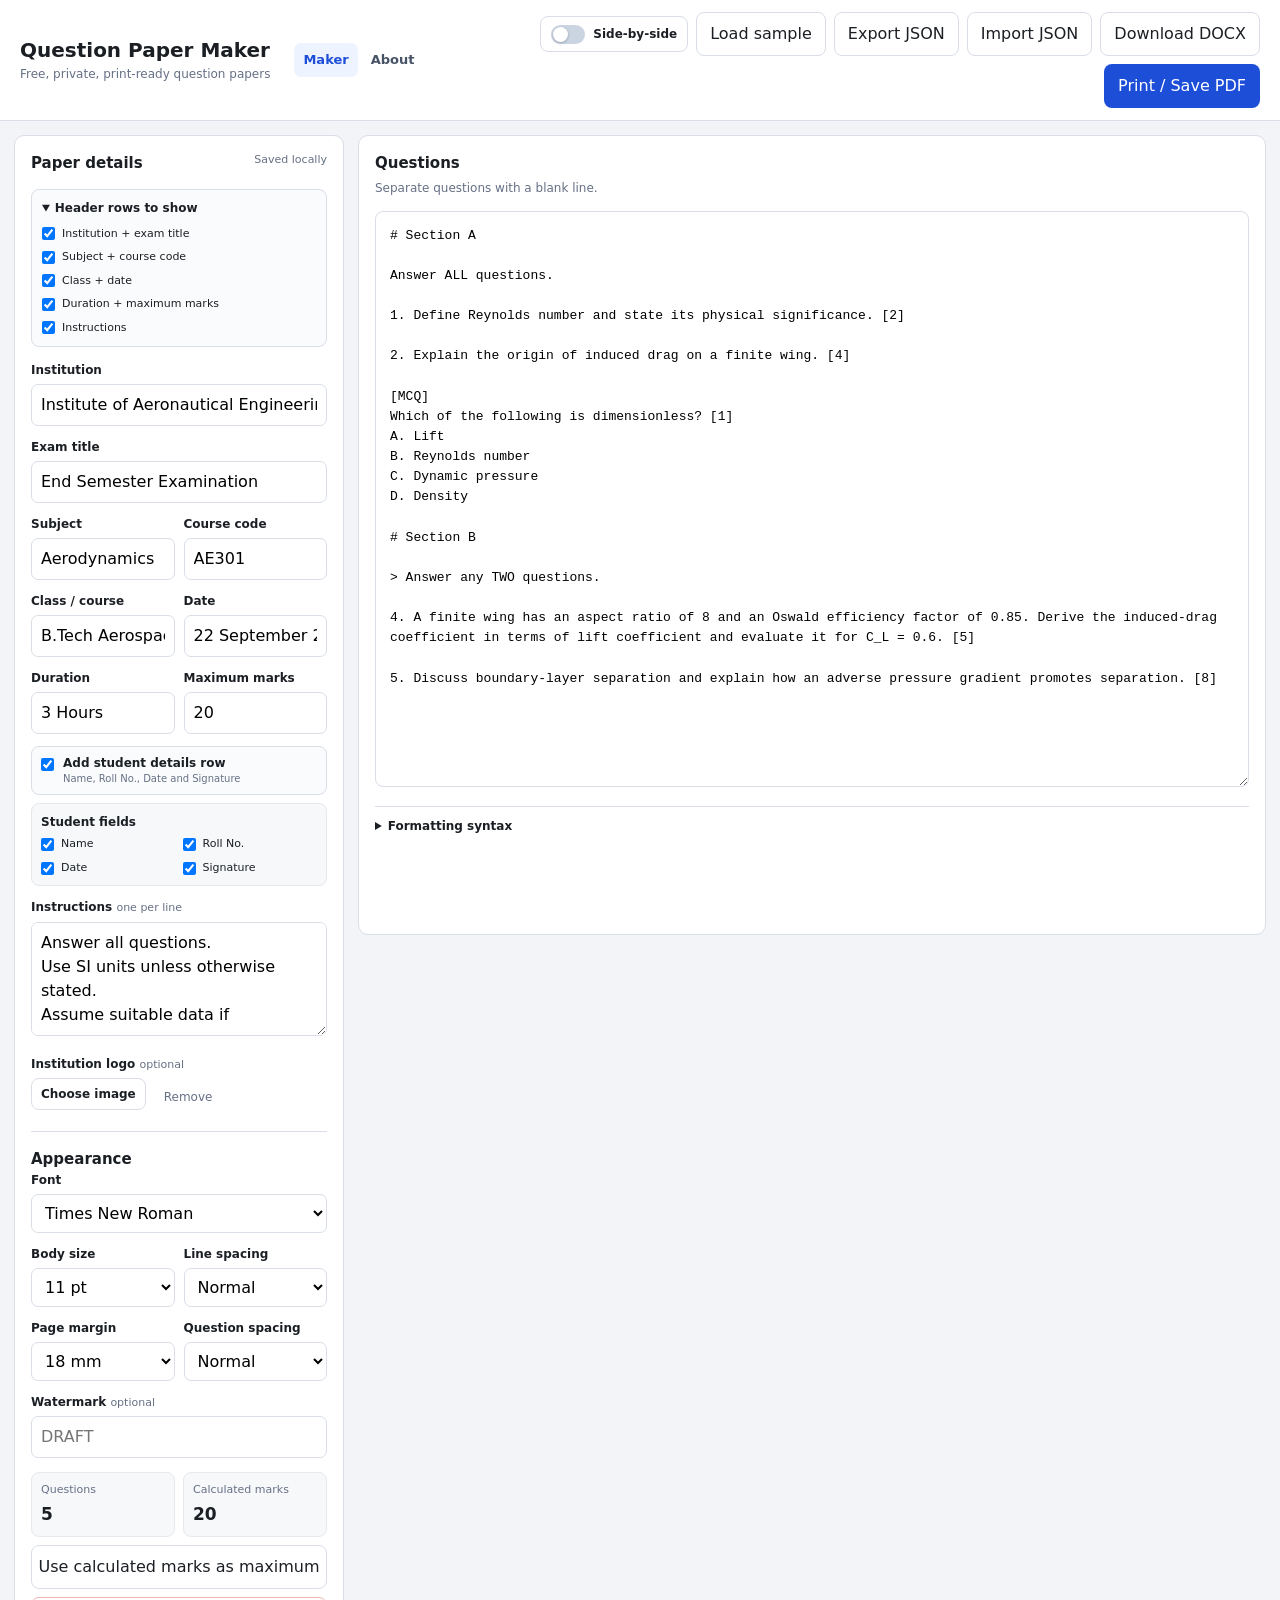
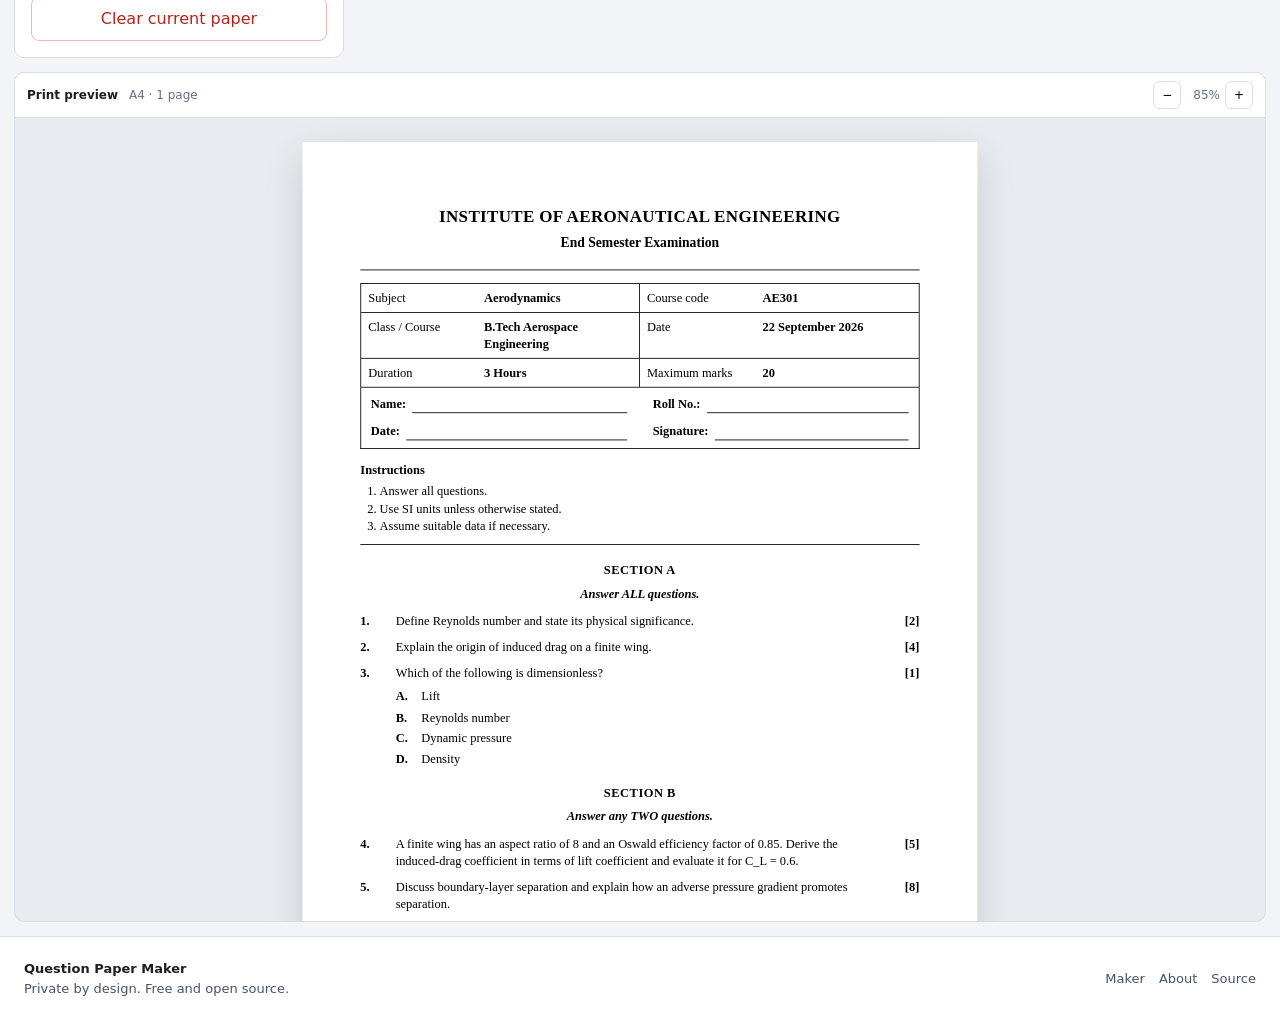
==== index.html @ d43622b9 "Initial commit" ====
<!doctype html>
<html lang="en">
<head>
  <meta charset="utf-8" />
  <meta name="viewport" content="width=device-width, initial-scale=1" />

  <title>Question Paper Maker - Free Question Paper Creator & Formatter</title>
  <meta name="description" content="Create clean, print-ready exam and question papers for free. Format headers, sections, marks, MCQs and instructions, then print or save as PDF. No signup required." />
  <meta name="robots" content="index, follow, max-image-preview:large, max-snippet:-1, max-video-preview:-1" />
  <meta name="theme-color" content="#ffffff" />
  <link rel="canonical" href="https://cibinjoseph.github.io/question-paper-maker/" />
  <link rel="icon" href="favicon.svg" type="image/svg+xml" />

  <meta property="og:type" content="website" />
  <meta property="og:site_name" content="Question Paper Maker" />
  <meta property="og:title" content="Question Paper Maker - Free Question Paper Creator & Formatter" />
  <meta property="og:description" content="A free browser-based tool for formatting clean, print-ready exam and question papers." />
  <meta property="og:url" content="https://cibinjoseph.github.io/question-paper-maker/" />

  <meta name="twitter:card" content="summary" />
  <meta name="twitter:title" content="Question Paper Maker" />
  <meta name="twitter:description" content="Create and format exam papers for free, then print or save them as PDF." />

  <link rel="stylesheet" href="styles.css" />

  <script type="application/ld+json">
  {
    "@context": "https://schema.org",
    "@type": "WebApplication",
    "name": "Question Paper Maker",
    "url": "https://cibinjoseph.github.io/question-paper-maker/",
    "description": "A free browser-based tool for creating and formatting print-ready exam and question papers.",
    "creator": {
      "@type": "Person",
      "name": "Cibin Joseph",
      "url": "https://github.com/cibinjoseph"
    },
    "applicationCategory": "EducationalApplication",
    "operatingSystem": "Any",
    "browserRequirements": "Requires a modern web browser with JavaScript enabled.",
    "isAccessibleForFree": true,
    "offers": {
      "@type": "Offer",
      "price": "0"
    },
    "featureList": [
      "Live A4 question paper preview",
      "Exam header formatting",
      "Optional student information fields",
      "Automatic question numbering",
      "Marks and MCQ formatting",
      "Local browser autosave",
      "JSON import and export",
      "Editable DOCX export",
      "Print and Save as PDF"
    ]
  }
  </script>

</head>
<body>
  <header class="topbar">
    <a class="brand" href="index.html" aria-label="Question Paper Maker home">
      <span class="brand-title">Question Paper Maker</span>
      <span class="brand-tagline">Free, private, print-ready question papers</span>
    </a>

    <div class="topbar-right">
      <nav class="site-nav" aria-label="Main navigation">
        <a href="index.html" aria-current="page">Maker</a>
        <a href="about.html">About</a>
      </nav>

      <div class="top-actions">
        <label class="layout-toggle" for="sideBySideToggle" title="Place the editor to the left of the preview">
          <input id="sideBySideToggle" type="checkbox" role="switch" aria-label="Use side-by-side editor and preview" />
          <span class="toggle-track" aria-hidden="true"><span class="toggle-thumb"></span></span>
          <span>Side-by-side</span>
        </label>
        <button id="sampleBtn" class="btn secondary">Load sample</button>
        <button id="exportBtn" class="btn secondary">Export JSON</button>
        <label class="btn secondary file-btn">
          Import JSON
          <input id="importInput" type="file" accept=".json,application/json" />
        </label>
        <button id="downloadDocxBtn" class="btn secondary">Download DOCX</button>
        <button id="printBtn" class="btn primary">Print / Save PDF</button>
      </div>
    </div>
  </header>

  <main>
    <section class="workspace" aria-label="Exam paper editor">
      <aside class="panel settings-panel">
        <div class="panel-heading">
          <h2>Paper details</h2>
          <span id="saveStatus" class="save-status">Saved locally</span>
        </div>

        <details class="header-visibility" open>
          <summary>Header rows to show</summary>
          <div class="header-visibility-grid">
            <label><input id="headingRowEnabled" type="checkbox" checked /> Institution + exam title</label>
            <label><input id="subjectRowEnabled" type="checkbox" checked /> Subject + course code</label>
            <label><input id="classRowEnabled" type="checkbox" checked /> Class + date</label>
            <label><input id="durationRowEnabled" type="checkbox" checked /> Duration + maximum marks</label>
            <label><input id="instructionsEnabled" type="checkbox" checked /> Instructions</label>
          </div>
        </details>

        <div class="field">
          <label for="institution">Institution</label>
          <input id="institution" type="text" placeholder="Institution name" />
        </div>

        <div class="field">
          <label for="examTitle">Exam title</label>
          <input id="examTitle" type="text" placeholder="End Semester Examination" />
        </div>

        <div class="field two-col">
          <div>
            <label for="subject">Subject</label>
            <input id="subject" type="text" placeholder="Fluid Mechanics" />
          </div>
          <div>
            <label for="courseCode">Course code</label>
            <input id="courseCode" type="text" placeholder="AE301" />
          </div>
        </div>

        <div class="field two-col">
          <div>
            <label for="className">Class / course</label>
            <input id="className" type="text" placeholder="B.Tech III Year" />
          </div>
          <div>
            <label for="examDate">Date</label>
            <input id="examDate" type="text" placeholder="22 September 2026" />
          </div>
        </div>

        <div class="field two-col">
          <div>
            <label for="duration">Duration</label>
            <input id="duration" type="text" placeholder="3 Hours" />
          </div>
          <div>
            <label for="maxMarks">Maximum marks</label>
            <input id="maxMarks" type="text" placeholder="100" />
          </div>
        </div>

        <div class="field student-details-control">
          <label class="check-row" for="studentDetailsEnabled">
            <input id="studentDetailsEnabled" type="checkbox" />
            <span>
              Add student details row
              <small>Name, Roll No., Date and Signature</small>
            </span>
          </label>
        </div>

        <div id="studentDetailsOptions" class="student-details-options hidden">
          <div class="field no-margin">
            <label>Student fields</label>
            <div class="student-field-toggles">
              <label><input id="studentNameEnabled" type="checkbox" checked /> Name</label>
              <label><input id="studentRollEnabled" type="checkbox" checked /> Roll No.</label>
              <label><input id="studentDateEnabled" type="checkbox" checked /> Date</label>
              <label><input id="studentSignEnabled" type="checkbox" checked /> Signature</label>
            </div>
          </div>
        </div>

        <div class="field">
          <label for="instructions">Instructions <span class="hint">one per line</span></label>
          <textarea id="instructions" rows="4" placeholder="Answer all questions.
Assume suitable data if necessary."></textarea>
        </div>

        <div class="field">
          <label>Institution logo <span class="hint">optional</span></label>
          <div class="logo-controls">
            <label class="btn secondary small file-btn">
              Choose image
              <input id="logoInput" type="file" accept="image/*" />
            </label>
            <button id="removeLogoBtn" class="btn ghost small">Remove</button>
          </div>
        </div>

        <hr />

        <h2 class="section-label">Appearance</h2>

        <div class="field">
          <label for="fontFamily">Font</label>
          <select id="fontFamily">
            <option value="'Times New Roman', Times, serif">Times New Roman</option>
            <option value="Georgia, serif">Georgia</option>
            <option value="Arial, Helvetica, sans-serif">Arial</option>
            <option value="'Courier New', monospace">Courier New</option>
          </select>
        </div>

        <div class="field two-col">
          <div>
            <label for="fontSize">Body size</label>
            <select id="fontSize">
              <option value="10.5">10.5 pt</option>
              <option value="11" selected>11 pt</option>
              <option value="11.5">11.5 pt</option>
              <option value="12">12 pt</option>
              <option value="13">13 pt</option>
            </select>
          </div>
          <div>
            <label for="lineHeight">Line spacing</label>
            <select id="lineHeight">
              <option value="1.25">Compact</option>
              <option value="1.4" selected>Normal</option>
              <option value="1.6">Relaxed</option>
            </select>
          </div>
        </div>

        <div class="field two-col">
          <div>
            <label for="pageMargin">Page margin</label>
            <select id="pageMargin">
              <option value="12">12 mm</option>
              <option value="15">15 mm</option>
              <option value="18" selected>18 mm</option>
              <option value="20">20 mm</option>
              <option value="25">25 mm</option>
            </select>
          </div>
          <div>
            <label for="questionGap">Question spacing</label>
            <select id="questionGap">
              <option value="6">Tight</option>
              <option value="10" selected>Normal</option>
              <option value="16">Loose</option>
            </select>
          </div>
        </div>

        <div class="field">
          <label for="watermark">Watermark <span class="hint">optional</span></label>
          <input id="watermark" type="text" placeholder="DRAFT" />
        </div>

        <div class="stats">
          <div>
            <span>Questions</span>
            <strong id="questionCount">0</strong>
          </div>
          <div>
            <span>Calculated marks</span>
            <strong id="calculatedMarks">0</strong>
          </div>
        </div>

        <button id="useCalculatedMarksBtn" class="btn secondary full">Use calculated marks as maximum</button>
        <div id="marksWarning" class="warning hidden"></div>

        <button id="clearBtn" class="btn danger full">Clear current paper</button>
      </aside>

      <section class="panel editor-panel">
        <div class="panel-heading">
          <div>
            <h2>Questions</h2>
            <p class="subtle">Separate questions with a blank line.</p>
          </div>
        </div>

        <textarea id="questionInput" class="question-editor" spellcheck="true" placeholder="# Section A

Answer ALL questions.

1. Define Reynolds number. [2]

2. Explain the physical meaning of boundary-layer separation. [5]

[MCQ]
Which quantity is dimensionless? [1]
A. Lift
B. Reynolds number
C. Velocity
D. Density"></textarea>

        <details class="syntax-help">
          <summary>Formatting syntax</summary>
          <div class="syntax-grid">
            <code># Section A</code><span>Section heading</span>
            <code>&gt; Answer ALL questions</code><span>Unnumbered section instruction</span>
            <code>1. Question text [5]</code><span>Numbered question with right-aligned marks</span>
            <code>[MCQ]</code><span>Starts an MCQ block</span>
            <code>A. Option text</code><span>MCQ option</span>
            <code>- item</code><span>Indented bullet / sub-point</span>
            <code>---</code><span>Thin separator line</span>
          </div>
          <p class="subtle">Only numbered entries and <code>[MCQ]</code> blocks are treated as questions. Other standalone lines remain unnumbered instructions.</p>
        </details>
      </section>

      <section class="preview-shell" aria-label="A4 print preview">
        <div class="preview-toolbar">
          <div>
            <strong>Print preview</strong>
            <span>A4 · <span id="pageCount">1 page</span></span>
          </div>
          <div class="zoom-controls">
            <button id="zoomOutBtn" class="icon-btn" aria-label="Zoom out">−</button>
            <span id="zoomLabel">85%</span>
            <button id="zoomInBtn" class="icon-btn" aria-label="Zoom in">+</button>
          </div>
        </div>

        <div id="previewViewport" class="preview-viewport">
          <div id="previewPages" class="preview-pages">
          <article id="paper" class="paper" aria-label="Question paper preview, page 1">
            <div id="watermarkLayer" class="watermark"></div>

            <header id="paperHeader" class="paper-header">
              <img id="paperLogo" class="paper-logo hidden" alt="Institution logo" />
              <div class="paper-heading">
                <div id="paperInstitution" class="paper-institution"></div>
                <div id="paperExamTitle" class="paper-exam-title"></div>
              </div>
            </header>

            <div id="metaGrid" class="meta-grid">
              <div id="subjectMetaRow" class="meta-row">
                <div><span>Subject</span><strong id="paperSubject"></strong></div>
                <div><span>Course code</span><strong id="paperCourseCode"></strong></div>
              </div>
              <div id="classMetaRow" class="meta-row">
                <div><span>Class / Course</span><strong id="paperClass"></strong></div>
                <div><span>Date</span><strong id="paperDate"></strong></div>
              </div>
              <div id="durationMetaRow" class="meta-row">
                <div><span>Duration</span><strong id="paperDuration"></strong></div>
                <div><span>Maximum marks</span><strong id="paperMaxMarks"></strong></div>
              </div>
            </div>

            <div id="studentDetailsRow" class="student-details-row hidden"></div>

            <section id="instructionsBlock" class="instructions-block hidden">
              <strong>Instructions</strong>
              <ol id="paperInstructions"></ol>
            </section>

            <div id="questionPreview" class="questions"></div>

            <footer class="paper-footer">
              <span>Created with Question Paper Maker</span>
              <span class="page-number">Page 1 of 1</span>
            </footer>
          </article>
          </div>
        </div>
      </section>
    </section>

  </main>

  <footer class="site-footer">
    <div>
      <strong>Question Paper Maker</strong>
      <span>Private by design. Free and open source.</span>
    </div>
    <nav aria-label="Footer navigation">
      <a href="index.html">Maker</a>
      <a href="about.html">About</a>
      <a href="https://github.com/cibinjoseph/question-paper-maker" target="_blank" rel="noopener noreferrer">Source</a>
    </nav>
  </footer>

  <script src="vendor/docx.iife.js"></script>
  <script src="docx-export.js"></script>
  <script src="app.js"></script>
</body>
</html>
---- styles.css ----
* {
  box-sizing: border-box;
}

:root {
  --bg: #f2f4f7;
  --panel: #ffffff;
  --line: #d9dee7;
  --text: #1b1f24;
  --muted: #667085;
  --accent: #1d4ed8;
  --accent-dark: #173ea8;
  --danger: #b42318;
  --paper-shadow: 0 18px 45px rgba(22, 34, 51, 0.16);
}

html {
  scroll-behavior: smooth;
}

html,
body {
  margin: 0;
  min-height: 100%;
  background: var(--bg);
  color: var(--text);
  font-family: Inter, ui-sans-serif, system-ui, -apple-system, BlinkMacSystemFont, "Segoe UI", sans-serif;
}

body {
  line-height: 1.5;
}

button,
input,
textarea,
select {
  font: inherit;
}

a {
  color: inherit;
}

.topbar {
  min-height: 72px;
  display: flex;
  gap: 24px;
  align-items: center;
  justify-content: space-between;
  padding: 12px 20px;
  background: #fff;
  border-bottom: 1px solid var(--line);
  position: sticky;
  top: 0;
  z-index: 30;
}

.brand {
  display: flex;
  flex-direction: column;
  text-decoration: none;
  min-width: max-content;
}

.brand-title {
  font-weight: 750;
  font-size: 20px;
  line-height: 1.2;
}

.brand-tagline {
  margin-top: 3px;
  color: var(--muted);
  font-size: 12px;
}

.topbar-right {
  display: flex;
  align-items: center;
  justify-content: flex-end;
  gap: 16px;
  min-width: 0;
}

.site-nav {
  display: flex;
  align-items: center;
  gap: 4px;
}

.site-nav a {
  padding: 7px 9px;
  color: #475467;
  text-decoration: none;
  border-radius: 7px;
  font-size: 13px;
  font-weight: 600;
}

.site-nav a:hover,
.site-nav a[aria-current="page"] {
  color: var(--accent);
  background: #eef4ff;
}

.top-actions {
  display: flex;
  align-items: center;
  flex-wrap: wrap;
  justify-content: flex-end;
  gap: 8px;
}

.layout-toggle {
  display: inline-flex;
  align-items: center;
  gap: 8px;
  min-height: 36px;
  padding: 0 10px;
  border: 1px solid var(--line);
  border-radius: 8px;
  background: #fff;
  color: var(--text);
  font-size: 12px;
  font-weight: 650;
  cursor: pointer;
  user-select: none;
}

.layout-toggle input {
  position: absolute;
  opacity: 0;
  pointer-events: none;
}

.toggle-track {
  width: 34px;
  height: 19px;
  padding: 2px;
  border-radius: 999px;
  background: #cbd5e1;
  transition: background 0.18s ease;
}

.toggle-thumb {
  display: block;
  width: 15px;
  height: 15px;
  border-radius: 50%;
  background: #fff;
  box-shadow: 0 1px 3px rgba(15, 23, 42, 0.28);
  transition: transform 0.18s ease;
}

.layout-toggle input:checked + .toggle-track {
  background: var(--accent);
}

.layout-toggle input:checked + .toggle-track .toggle-thumb {
  transform: translateX(15px);
}

.layout-toggle:has(input:focus-visible) {
  outline: 3px solid rgba(29, 78, 216, 0.18);
  outline-offset: 2px;
}

.btn {
  display: inline-flex;
  align-items: center;
  justify-content: center;
  border: 1px solid transparent;
  border-radius: 8px;
  padding: 9px 13px;
  cursor: pointer;
  transition: 0.15s ease;
  white-space: nowrap;
  text-decoration: none;
}

.btn:hover {
  transform: translateY(-1px);
}

.btn:disabled {
  cursor: wait;
  opacity: 0.62;
  transform: none;
}

.btn.primary {
  background: var(--accent);
  color: #fff;
}

.btn.primary:hover {
  background: var(--accent-dark);
}

.btn.secondary {
  background: #fff;
  border-color: var(--line);
  color: var(--text);
}

.btn.ghost {
  background: transparent;
  border-color: transparent;
  color: var(--muted);
}

.btn.danger {
  background: #fff;
  border-color: #f0b7b3;
  color: var(--danger);
}

.btn.small {
  padding: 6px 9px;
  font-size: 12px;
}

.btn.full {
  width: 100%;
  margin-top: 8px;
}

.file-btn {
  position: relative;
  overflow: hidden;
}

.file-btn input {
  position: absolute;
  inset: 0;
  opacity: 0;
  cursor: pointer;
}

.workspace {
  display: grid;
  grid-template-columns: minmax(280px, 330px) minmax(340px, 1fr);
  gap: 14px;
  align-items: start;
  padding: 14px;
}

.panel {
  background: var(--panel);
  border: 1px solid var(--line);
  border-radius: 10px;
}

.settings-panel {
  padding: 16px;
  position: relative;
  max-height: none;
}

.editor-panel {
  padding: 16px;
  min-height: calc(100vh - 100px);
}

.panel-heading {
  display: flex;
  align-items: flex-start;
  justify-content: space-between;
  gap: 12px;
  margin-bottom: 14px;
}

.panel h2,
.section-label {
  margin: 0;
  font-size: 15px;
}

.section-label {
  margin-bottom: 12px;
}

.subtle,
.hint {
  color: var(--muted);
}

.subtle {
  margin: 4px 0 0;
  font-size: 12px;
}

.hint {
  font-weight: 400;
  font-size: 11px;
}

.save-status {
  font-size: 11px;
  color: var(--muted);
}

.field {
  margin-bottom: 12px;
}

.field.no-margin {
  margin-bottom: 0;
}

.field label {
  display: block;
  margin-bottom: 5px;
  font-size: 12px;
  font-weight: 650;
}

.field input,
.field textarea,
.field select {
  width: 100%;
  border: 1px solid var(--line);
  border-radius: 7px;
  padding: 8px 9px;
  outline: none;
  background: #fff;
}

.field input:focus,
.field textarea:focus,
.field select:focus,
.question-editor:focus {
  border-color: #7aa2ff;
  box-shadow: 0 0 0 3px rgba(29, 78, 216, 0.1);
}

.two-col {
  display: grid;
  grid-template-columns: 1fr 1fr;
  gap: 9px;
}

.logo-controls {
  display: flex;
  gap: 8px;
  align-items: center;
}

.settings-panel hr {
  border: 0;
  border-top: 1px solid var(--line);
  margin: 16px 0;
}

.header-visibility {
  margin: 0 0 14px;
  border: 1px solid var(--line);
  border-radius: 8px;
  background: #fafbfc;
}

.header-visibility summary {
  cursor: pointer;
  padding: 9px 10px;
  font-size: 12px;
  font-weight: 650;
}

.header-visibility-grid {
  display: grid;
  gap: 7px;
  padding: 0 10px 10px;
}

.header-visibility-grid label,
.student-field-toggles label {
  display: flex;
  align-items: center;
  gap: 7px;
  margin: 0;
  font-size: 11px;
  font-weight: 500;
  cursor: pointer;
}

.header-visibility-grid input,
.student-field-toggles input {
  width: auto;
  margin: 0;
}

.student-details-control {
  margin-top: 2px;
}

.check-row {
  display: flex !important;
  gap: 9px;
  align-items: flex-start;
  padding: 9px;
  border: 1px solid var(--line);
  border-radius: 8px;
  cursor: pointer;
  background: #fafbfc;
}

.check-row input {
  width: auto !important;
  margin: 2px 0 0;
  padding: 0 !important;
  box-shadow: none !important;
}

.check-row span {
  display: block;
  line-height: 1.2;
}

.check-row small {
  display: block;
  margin-top: 3px;
  color: var(--muted);
  font-size: 10px;
  font-weight: 400;
}

.student-details-options {
  margin: -4px 0 12px;
  padding: 9px;
  background: #f7f8fa;
  border: 1px solid #e5e7eb;
  border-radius: 8px;
}

.student-field-toggles {
  display: grid;
  grid-template-columns: 1fr 1fr;
  gap: 7px;
}

.stats {
  display: grid;
  grid-template-columns: 1fr 1fr;
  gap: 8px;
  margin-top: 14px;
}

.stats > div {
  background: #f7f8fa;
  border: 1px solid #e7e9ee;
  border-radius: 8px;
  padding: 9px;
}

.stats span {
  display: block;
  color: var(--muted);
  font-size: 11px;
}

.stats strong {
  display: block;
  margin-top: 3px;
  font-size: 17px;
}

.warning {
  margin-top: 8px;
  border: 1px solid #ffd3a8;
  background: #fff8ed;
  color: #8a4b08;
  border-radius: 7px;
  padding: 8px;
  font-size: 11px;
  line-height: 1.35;
}

.hidden {
  display: none !important;
}

.question-editor {
  width: 100%;
  min-height: 64vh;
  resize: vertical;
  border: 1px solid var(--line);
  border-radius: 8px;
  padding: 14px;
  font-family: "SFMono-Regular", Consolas, "Liberation Mono", monospace;
  line-height: 1.55;
  font-size: 13px;
  outline: none;
}

.syntax-help {
  margin-top: 12px;
  border-top: 1px solid var(--line);
  padding-top: 10px;
}

.syntax-help summary {
  cursor: pointer;
  font-size: 12px;
  font-weight: 650;
}

.syntax-grid {
  display: grid;
  grid-template-columns: max-content 1fr;
  gap: 7px 10px;
  align-items: center;
  margin-top: 10px;
  font-size: 12px;
}

.syntax-grid code,
.article-card code {
  background: #f3f4f6;
  border-radius: 5px;
  padding: 3px 5px;
}

.preview-shell {
  grid-column: 1 / -1;
  min-width: 0;
  position: relative;
  height: 850px;
  display: flex;
  flex-direction: column;
  overflow: hidden;
  border: 1px solid var(--line);
  border-radius: 10px;
  background: #e8ebef;
}

@media (min-width: 1101px) {
  .workspace.side-by-side {
    grid-template-columns: minmax(250px, 300px) minmax(320px, 0.85fr) minmax(520px, 1.25fr);
  }

  .workspace.side-by-side .settings-panel {
    position: sticky;
    top: 86px;
    max-height: calc(100vh - 100px);
    overflow: auto;
  }

  .workspace.side-by-side .preview-shell {
    grid-column: auto;
    position: sticky;
    top: 86px;
    height: calc(100vh - 100px);
  }
}

.preview-toolbar {
  min-height: 44px;
  display: flex;
  align-items: center;
  justify-content: space-between;
  padding: 8px 12px;
  border-bottom: 1px solid var(--line);
  background: #fff;
  font-size: 12px;
}

.preview-toolbar span {
  color: var(--muted);
  margin-left: 7px;
}

.preview-toolbar #pageCount {
  margin-left: 0;
}

.zoom-controls {
  display: flex;
  align-items: center;
  gap: 5px;
}

.icon-btn {
  width: 28px;
  height: 28px;
  border-radius: 6px;
  border: 1px solid var(--line);
  background: #fff;
  cursor: pointer;
}

.preview-viewport {
  overflow: auto;
  padding: 24px;
  flex: 1;
}

.preview-pages {
  --preview-scale: 0.85;
  --paper-font: "Times New Roman", Times, serif;
  --paper-font-size: 11pt;
  --paper-line-height: 1.4;
  --paper-margin: 18mm;
  --question-gap: 10px;
}

.paper {
  box-sizing: border-box;
  width: 210mm;
  height: 297mm;
  min-height: 297mm;
  margin: 0 auto;
  padding: var(--paper-margin);
  background: #fff;
  color: #000;
  box-shadow: var(--paper-shadow);
  font-family: var(--paper-font);
  font-size: var(--paper-font-size);
  line-height: var(--paper-line-height);
  position: relative;
  overflow: hidden;
  transform-origin: top center;
}

.paper.has-oversized-content {
  height: auto;
  overflow: visible;
}

.watermark {
  position: absolute;
  inset: 45% 0 auto 0;
  text-align: center;
  font-family: Arial, sans-serif;
  font-size: 56pt;
  font-weight: 700;
  letter-spacing: 0.08em;
  opacity: 0.045;
  transform: rotate(-28deg);
  pointer-events: none;
  z-index: 0;
}

.paper > *:not(.watermark) {
  position: relative;
  z-index: 1;
}

.paper-header {
  min-height: 22mm;
  display: grid;
  grid-template-columns: 20mm 1fr 20mm;
  align-items: center;
  border-bottom: 1.5px solid #000;
  padding-bottom: 4mm;
  margin-bottom: 4mm;
}

.paper-logo {
  width: 18mm;
  height: 18mm;
  object-fit: contain;
}

.paper-heading {
  grid-column: 2;
  text-align: center;
}

.paper-institution {
  font-weight: 700;
  font-size: 15pt;
  text-transform: uppercase;
  letter-spacing: 0.02em;
}

.paper-exam-title {
  margin-top: 2mm;
  font-size: 12pt;
  font-weight: 700;
}

.meta-grid {
  border: 1px solid #000;
  margin-bottom: 4mm;
}

.meta-row {
  display: grid;
  grid-template-columns: 1fr 1fr;
  border-bottom: 1px solid #000;
}

.meta-row.last-visible {
  border-bottom: 0;
}

.meta-row > div {
  display: grid;
  grid-template-columns: 34mm 1fr;
  gap: 2mm;
  padding: 1.6mm 2.2mm;
}

.meta-row > div:first-child {
  border-right: 1px solid #000;
}

.student-details-row {
  display: grid;
  grid-template-columns: repeat(2, minmax(0, 1fr));
  gap: 3mm 8mm;
  border: 1px solid #000;
  margin-bottom: 4mm;
  padding: 2.5mm 3mm;
  break-inside: avoid;
  page-break-inside: avoid;
}

.student-details-row.attached-to-meta {
  border-top: 0;
  margin-top: -4mm;
}

.student-detail-cell {
  display: flex;
  align-items: flex-end;
  gap: 2mm;
  min-width: 0;
}

.student-detail-label {
  white-space: nowrap;
  font-weight: 600;
}

.student-detail-line {
  flex: 1;
  min-width: 18mm;
  border-bottom: 0.6px solid #000;
  height: 1.1em;
}

.instructions-block {
  border-bottom: 1px solid #000;
  padding-bottom: 3mm;
  margin-bottom: 4mm;
}

.instructions-block > strong {
  display: block;
  margin-bottom: 1mm;
}

.instructions-block ol {
  margin: 0;
  padding-left: 6mm;
}

.questions {
  padding-bottom: 10mm;
}

.question-block {
  break-inside: avoid;
  page-break-inside: avoid;
  margin-bottom: var(--question-gap);
}

.question-line {
  display: grid;
  grid-template-columns: 9mm 1fr max-content;
  gap: 2mm;
  align-items: start;
}

.question-number {
  font-weight: 700;
}

.question-text {
  min-width: 0;
}

.question-marks {
  min-width: 11mm;
  text-align: right;
  font-weight: 700;
  white-space: nowrap;
}

.section-heading {
  break-after: avoid;
  page-break-after: avoid;
  text-align: center;
  font-weight: 700;
  text-transform: uppercase;
  margin: 5mm 0 3mm;
  letter-spacing: 0.04em;
}

.section-instruction {
  break-after: avoid;
  page-break-after: avoid;
  margin: -1mm 0 3mm;
  text-align: center;
  font-style: italic;
  font-weight: 600;
}

.subpoint {
  margin: 1.5mm 0 0 11mm;
  padding-left: 5mm;
}

.mcq-options {
  margin: 2mm 0 0 11mm;
  display: grid;
  gap: 1mm;
}

.mcq-option {
  display: grid;
  grid-template-columns: 7mm 1fr;
  gap: 1mm;
}

.separator {
  border: 0;
  border-top: 1px solid #777;
  margin: 4mm 0;
}

.paper-footer {
  position: absolute !important;
  right: var(--paper-margin);
  bottom: 7mm;
  left: var(--paper-margin);
  display: flex;
  justify-content: space-between;
  gap: 8mm;
  padding-top: 2mm;
  border-top: 0.5px solid #aaa;
  color: #777;
  font-size: 8pt;
}

.page-number {
  white-space: nowrap;
}

.eyebrow {
  margin: 0 0 8px;
  color: var(--accent);
  font-size: 12px;
  font-weight: 750;
  letter-spacing: 0.08em;
  text-transform: uppercase;
}

.site-footer {
  display: flex;
  align-items: center;
  justify-content: space-between;
  gap: 20px;
  padding: 22px 24px;
  border-top: 1px solid var(--line);
  background: #fff;
  color: #475467;
  font-size: 13px;
}

.site-footer > div {
  display: flex;
  flex-direction: column;
}

.site-footer strong {
  color: var(--text);
}

.site-footer nav {
  display: flex;
  gap: 14px;
}

.site-footer a {
  text-decoration: none;
}

.site-footer a:hover {
  color: var(--accent);
}

/* About page */
.content-page {
  background: #f4f6f8;
}

.content-nav {
  margin-left: auto;
}

.about-shell {
  padding: 56px 22px 76px;
}

.about-card {
  max-width: 980px;
  margin: 0 auto;
  overflow: hidden;
  border: 1px solid var(--line);
  border-radius: 18px;
  background: #fff;
  box-shadow: 0 18px 48px rgba(22, 34, 51, 0.07);
}

.about-hero {
  padding: 62px 64px 52px;
  border-bottom: 1px solid var(--line);
  background:
    radial-gradient(circle at 92% 8%, rgba(29, 78, 216, 0.09), transparent 34%),
    #fff;
}

.about-hero h1 {
  max-width: 780px;
  margin: 0 0 16px;
  font-size: clamp(36px, 5.5vw, 58px);
  line-height: 1.04;
  letter-spacing: -0.04em;
}

.about-lead {
  max-width: 760px;
  margin: 0;
  color: #475467;
  font-size: 19px;
  line-height: 1.7;
}

.about-actions {
  display: flex;
  flex-wrap: wrap;
  gap: 10px;
  margin-top: 30px;
}

.about-principles {
  display: grid;
  grid-template-columns: repeat(3, 1fr);
  border-bottom: 1px solid var(--line);
}

.about-principles > div {
  padding: 28px 30px;
}

.about-principles > div + div {
  border-left: 1px solid var(--line);
}

.about-principles strong {
  font-size: 15px;
}

.about-principles p,
.about-copy p,
.creator-card p {
  color: #475467;
  line-height: 1.65;
}

.about-principles p {
  margin: 7px 0 0;
  font-size: 14px;
}

.about-copy {
  max-width: 760px;
  padding: 48px 64px 20px;
}

.about-copy h2 {
  margin: 0 0 12px;
  font-size: 24px;
  letter-spacing: -0.015em;
}

.about-copy p {
  margin: 0 0 14px;
  font-size: 16px;
}

.creator-card {
  display: grid;
  grid-template-columns: 62px 1fr;
  gap: 18px;
  align-items: start;
  margin: 28px 64px 58px;
  padding: 24px;
  border: 1px solid #cfd9ef;
  border-radius: 14px;
  background: #f7f9fd;
}

.creator-mark {
  width: 62px;
  height: 62px;
  display: grid;
  place-items: center;
  border-radius: 14px;
  background: #1e3a8a;
  color: #fff;
  font-weight: 800;
  letter-spacing: 0.04em;
}

.creator-label {
  color: var(--muted);
  font-size: 11px;
  font-weight: 750;
  letter-spacing: 0.08em;
  text-transform: uppercase;
}

.creator-card h2 {
  margin: 3px 0 5px;
  font-size: 20px;
}

.creator-card p {
  margin: 0 0 9px;
  font-size: 14px;
}

.creator-card a {
  color: var(--accent);
  font-size: 13px;
  font-weight: 700;
  text-decoration: none;
}

.creator-card a:hover {
  text-decoration: underline;
}

@media (max-width: 980px) {
  .topbar {
    position: relative;
    align-items: flex-start;
  }

  .topbar-right {
    align-items: flex-end;
    flex-direction: column;
  }

  .about-principles {
    grid-template-columns: 1fr;
  }

  .about-principles > div + div {
    border-top: 1px solid var(--line);
    border-left: 0;
  }
}

@media (max-width: 1100px) {
  .layout-toggle {
    display: none;
  }
}

@media (max-width: 820px) {
  .topbar {
    flex-direction: column;
  }

  .topbar-right {
    width: 100%;
    align-items: flex-start;
  }

  .top-actions {
    justify-content: flex-start;
  }

  .workspace {
    display: block;
  }

  .panel,
  .preview-shell {
    margin-bottom: 12px;
  }

  .two-col {
    grid-template-columns: 1fr;
  }

  .preview-viewport {
    padding: 12px;
  }

  .about-shell {
    padding: 24px 12px 40px;
  }

  .about-hero,
  .about-copy {
    padding-right: 28px;
    padding-left: 28px;
  }

  .creator-card {
    grid-template-columns: 1fr;
    margin: 22px 28px 36px;
  }
}

@media (max-width: 600px) {
  .brand {
    min-width: 0;
  }

  .top-actions .btn {
    flex: 1 1 auto;
  }

  .site-footer {
    align-items: flex-start;
    flex-direction: column;
  }
}

@media print {
  html,
  body {
    background: #fff !important;
    margin: 0 !important;
    padding: 0 !important;
  }

  .topbar,
  .settings-panel,
  .editor-panel,
  .preview-toolbar,
  .seo-content,
  .site-footer {
    display: none !important;
  }

  .workspace,
  .preview-shell,
  .preview-viewport {
    display: block !important;
    padding: 0 !important;
    margin: 0 !important;
    border: 0 !important;
    width: auto !important;
    height: auto !important;
    overflow: visible !important;
    background: #fff !important;
  }

  .paper {
    box-sizing: border-box !important;
    width: 210mm !important;
    height: 297mm !important;
    min-height: 297mm !important;
    margin: 0 !important;
    box-shadow: none !important;
    transform: none !important;
    padding: var(--paper-margin) !important;
    overflow: hidden !important;
    break-after: page;
    page-break-after: always;
  }

  .paper:last-child {
    break-after: auto;
    page-break-after: auto;
  }

  .paper.has-oversized-content {
    height: auto !important;
    min-height: 297mm !important;
    overflow: visible !important;
  }

  .paper-footer {
    color: #555;
  }
}

@page {
  size: A4;
  margin: 0;
}
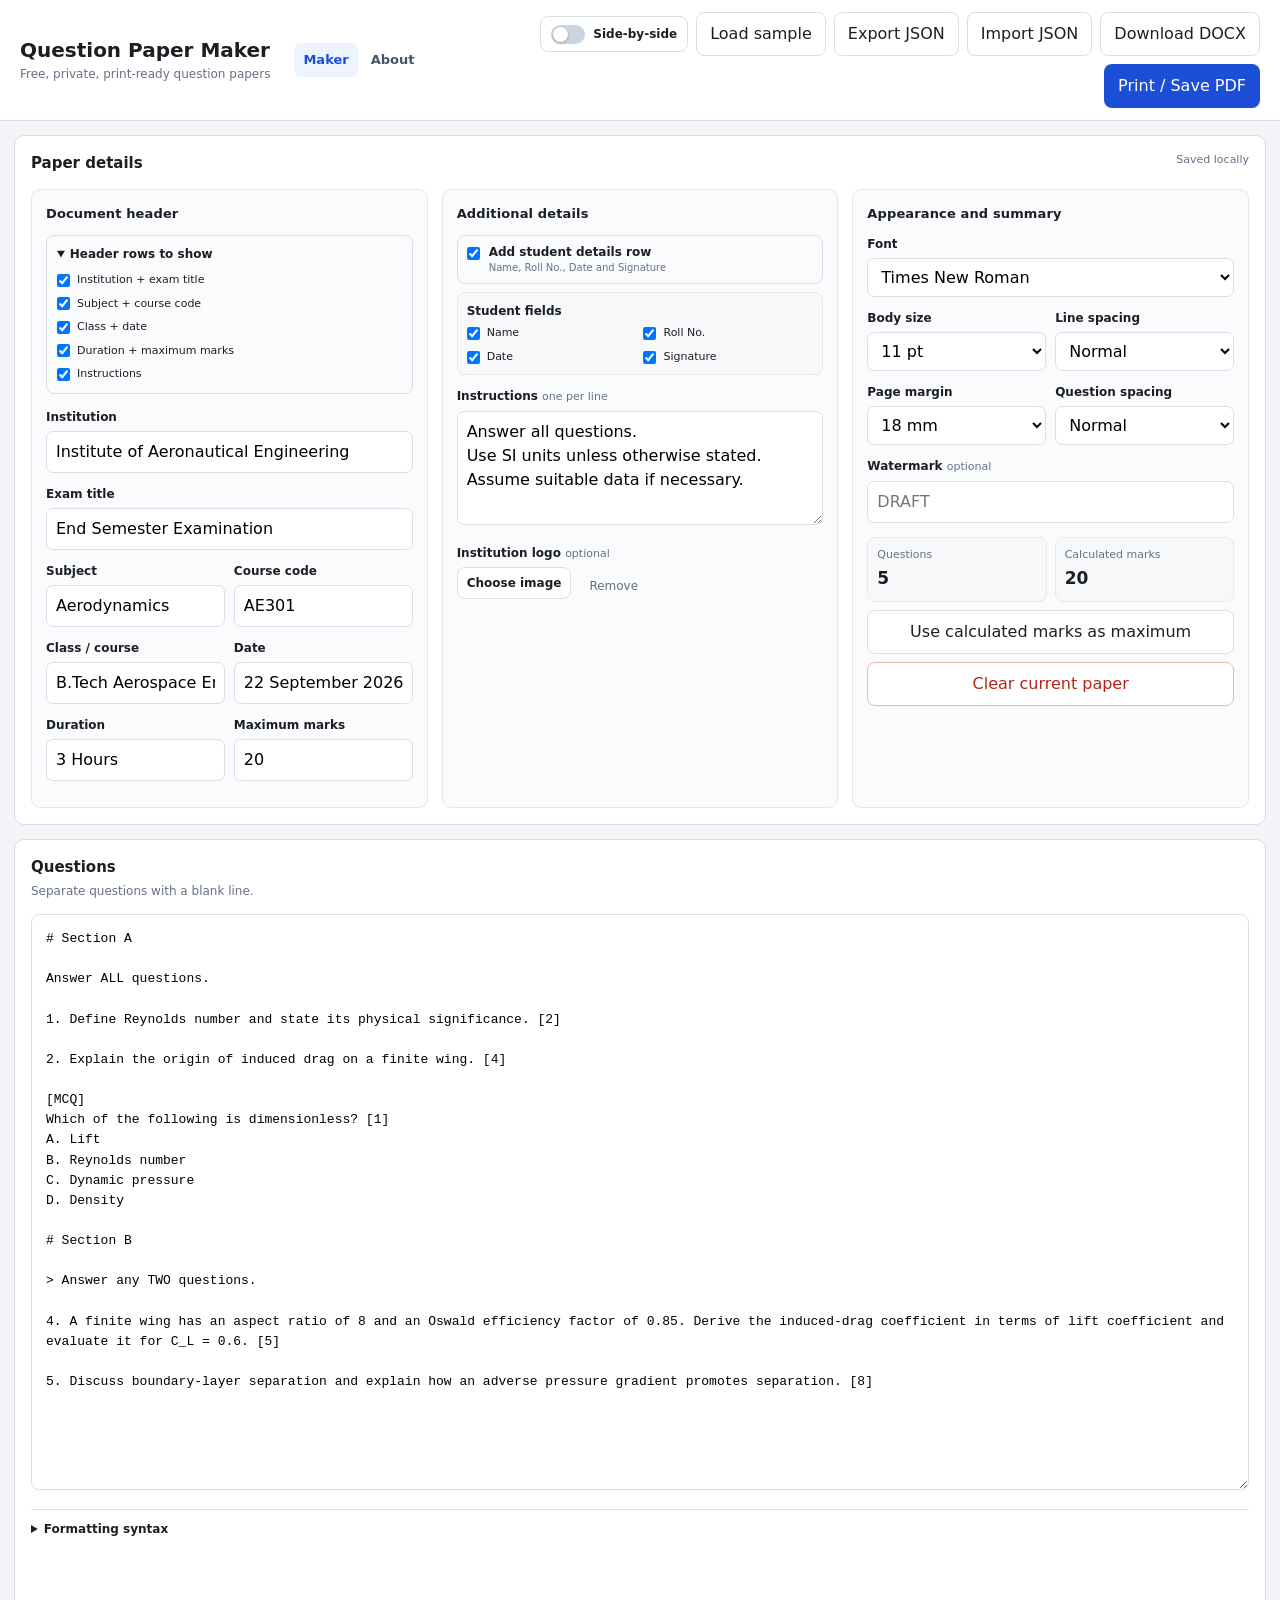
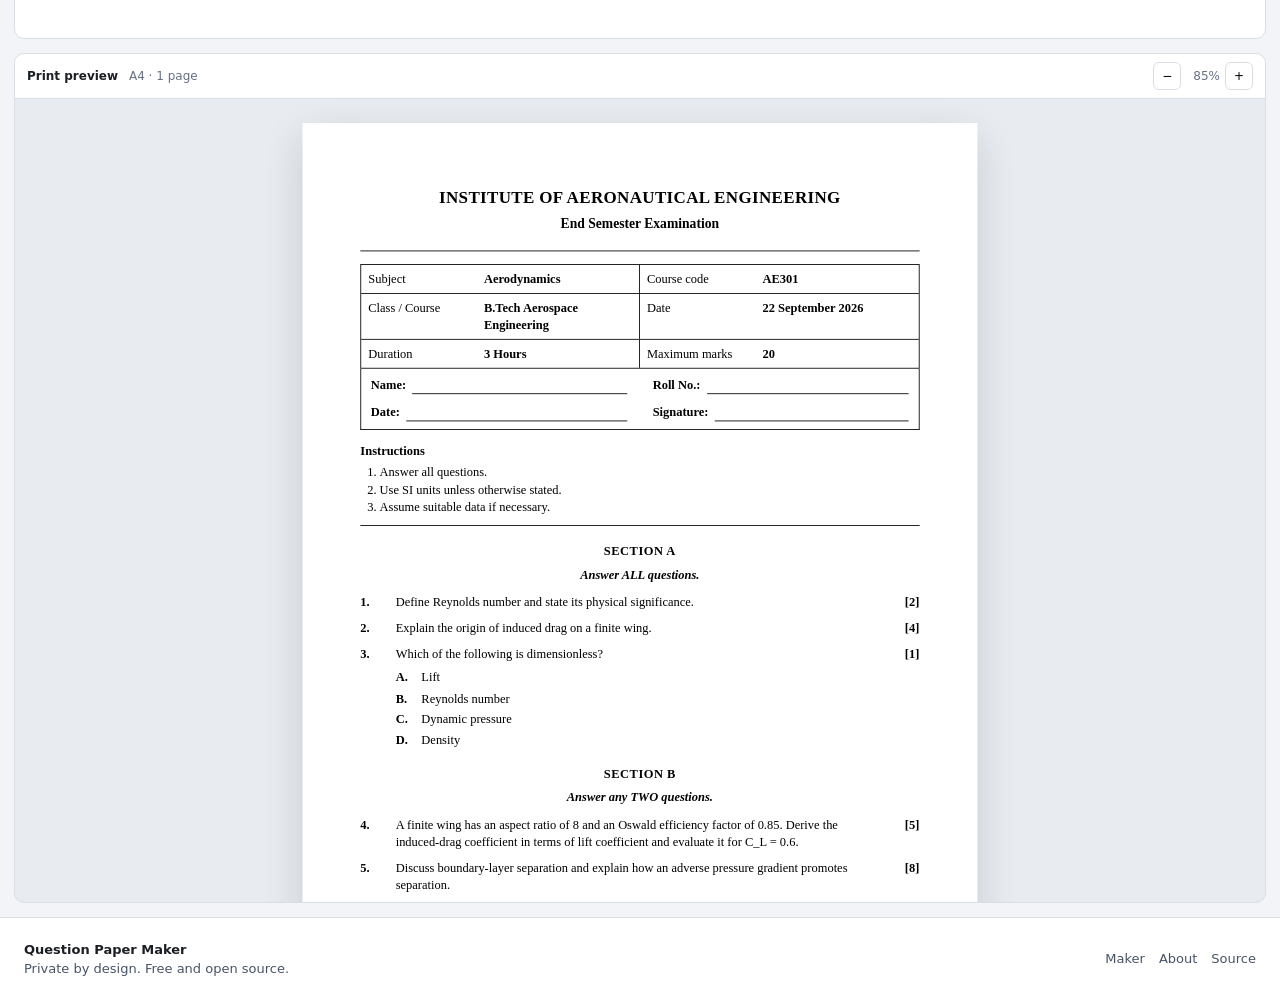
==== commit fdbe2272: "Remove branding" ====
--- a/index.html
+++ b/index.html
@@ -97,16 +97,20 @@
           <span id="saveStatus" class="save-status">Saved locally</span>
         </div>
 
-        <details class="header-visibility" open>
-          <summary>Header rows to show</summary>
-          <div class="header-visibility-grid">
-            <label><input id="headingRowEnabled" type="checkbox" checked /> Institution + exam title</label>
-            <label><input id="subjectRowEnabled" type="checkbox" checked /> Subject + course code</label>
-            <label><input id="classRowEnabled" type="checkbox" checked /> Class + date</label>
-            <label><input id="durationRowEnabled" type="checkbox" checked /> Duration + maximum marks</label>
-            <label><input id="instructionsEnabled" type="checkbox" checked /> Instructions</label>
-          </div>
-        </details>
+        <div class="settings-grid">
+          <section class="settings-group" aria-labelledby="documentHeaderLabel">
+            <h3 id="documentHeaderLabel">Document header</h3>
+
+            <details class="header-visibility" open>
+              <summary>Header rows to show</summary>
+              <div class="header-visibility-grid">
+                <label><input id="headingRowEnabled" type="checkbox" checked /> Institution + exam title</label>
+                <label><input id="subjectRowEnabled" type="checkbox" checked /> Subject + course code</label>
+                <label><input id="classRowEnabled" type="checkbox" checked /> Class + date</label>
+                <label><input id="durationRowEnabled" type="checkbox" checked /> Duration + maximum marks</label>
+                <label><input id="instructionsEnabled" type="checkbox" checked /> Instructions</label>
+              </div>
+            </details>
 
         <div class="field">
           <label for="institution">Institution</label>
@@ -150,6 +154,11 @@
             <input id="maxMarks" type="text" placeholder="100" />
           </div>
         </div>
+
+          </section>
+
+          <section class="settings-group" aria-labelledby="additionalDetailsLabel">
+            <h3 id="additionalDetailsLabel">Additional details</h3>
 
         <div class="field student-details-control">
           <label class="check-row" for="studentDetailsEnabled">
@@ -190,9 +199,10 @@
           </div>
         </div>
 
-        <hr />
-
-        <h2 class="section-label">Appearance</h2>
+          </section>
+
+          <section class="settings-group" aria-labelledby="appearanceLabel">
+            <h3 id="appearanceLabel">Appearance and summary</h3>
 
         <div class="field">
           <label for="fontFamily">Font</label>
@@ -266,6 +276,8 @@
         <div id="marksWarning" class="warning hidden"></div>
 
         <button id="clearBtn" class="btn danger full">Clear current paper</button>
+          </section>
+        </div>
       </aside>
 
       <section class="panel editor-panel">
@@ -357,7 +369,6 @@
             <div id="questionPreview" class="questions"></div>
 
             <footer class="paper-footer">
-              <span>Created with Question Paper Maker</span>
               <span class="page-number">Page 1 of 1</span>
             </footer>
           </article>
--- a/styles.css
+++ b/styles.css
@@ -240,7 +240,7 @@
 
 .workspace {
   display: grid;
-  grid-template-columns: minmax(280px, 330px) minmax(340px, 1fr);
+  grid-template-columns: minmax(0, 1fr);
   gap: 14px;
   align-items: start;
   padding: 14px;
@@ -256,6 +256,29 @@
   padding: 16px;
   position: relative;
   max-height: none;
+  grid-column: 1 / -1;
+}
+
+.settings-grid {
+  display: grid;
+  grid-template-columns: repeat(3, minmax(0, 1fr));
+  gap: 14px;
+  align-items: start;
+}
+
+.settings-group {
+  min-width: 0;
+  height: 100%;
+  padding: 14px;
+  border: 1px solid #e3e7ee;
+  border-radius: 9px;
+  background: #fafbfc;
+}
+
+.settings-group h3 {
+  margin: 0 0 12px;
+  font-size: 13px;
+  letter-spacing: 0.01em;
 }
 
 .editor-panel {
@@ -345,12 +368,6 @@
   display: flex;
   gap: 8px;
   align-items: center;
-}
-
-.settings-panel hr {
-  border: 0;
-  border-top: 1px solid var(--line);
-  margin: 16px 0;
 }
 
 .header-visibility {
@@ -536,14 +553,15 @@
 
 @media (min-width: 1101px) {
   .workspace.side-by-side {
-    grid-template-columns: minmax(250px, 300px) minmax(320px, 0.85fr) minmax(520px, 1.25fr);
+    grid-template-columns: minmax(360px, 0.85fr) minmax(520px, 1.25fr);
   }
 
   .workspace.side-by-side .settings-panel {
-    position: sticky;
-    top: 86px;
-    max-height: calc(100vh - 100px);
-    overflow: auto;
+    grid-column: 1 / -1;
+    position: relative;
+    top: auto;
+    max-height: none;
+    overflow: visible;
   }
 
   .workspace.side-by-side .preview-shell {
@@ -837,7 +855,7 @@
   bottom: 7mm;
   left: var(--paper-margin);
   display: flex;
-  justify-content: space-between;
+  justify-content: flex-end;
   gap: 8mm;
   padding-top: 2mm;
   border-top: 0.5px solid #aaa;
@@ -1070,6 +1088,10 @@
   .layout-toggle {
     display: none;
   }
+
+  .settings-grid {
+    grid-template-columns: repeat(2, minmax(0, 1fr));
+  }
 }
 
 @media (max-width: 820px) {
@@ -1088,6 +1110,10 @@
 
   .workspace {
     display: block;
+  }
+
+  .settings-grid {
+    grid-template-columns: 1fr;
   }
 
   .panel,
